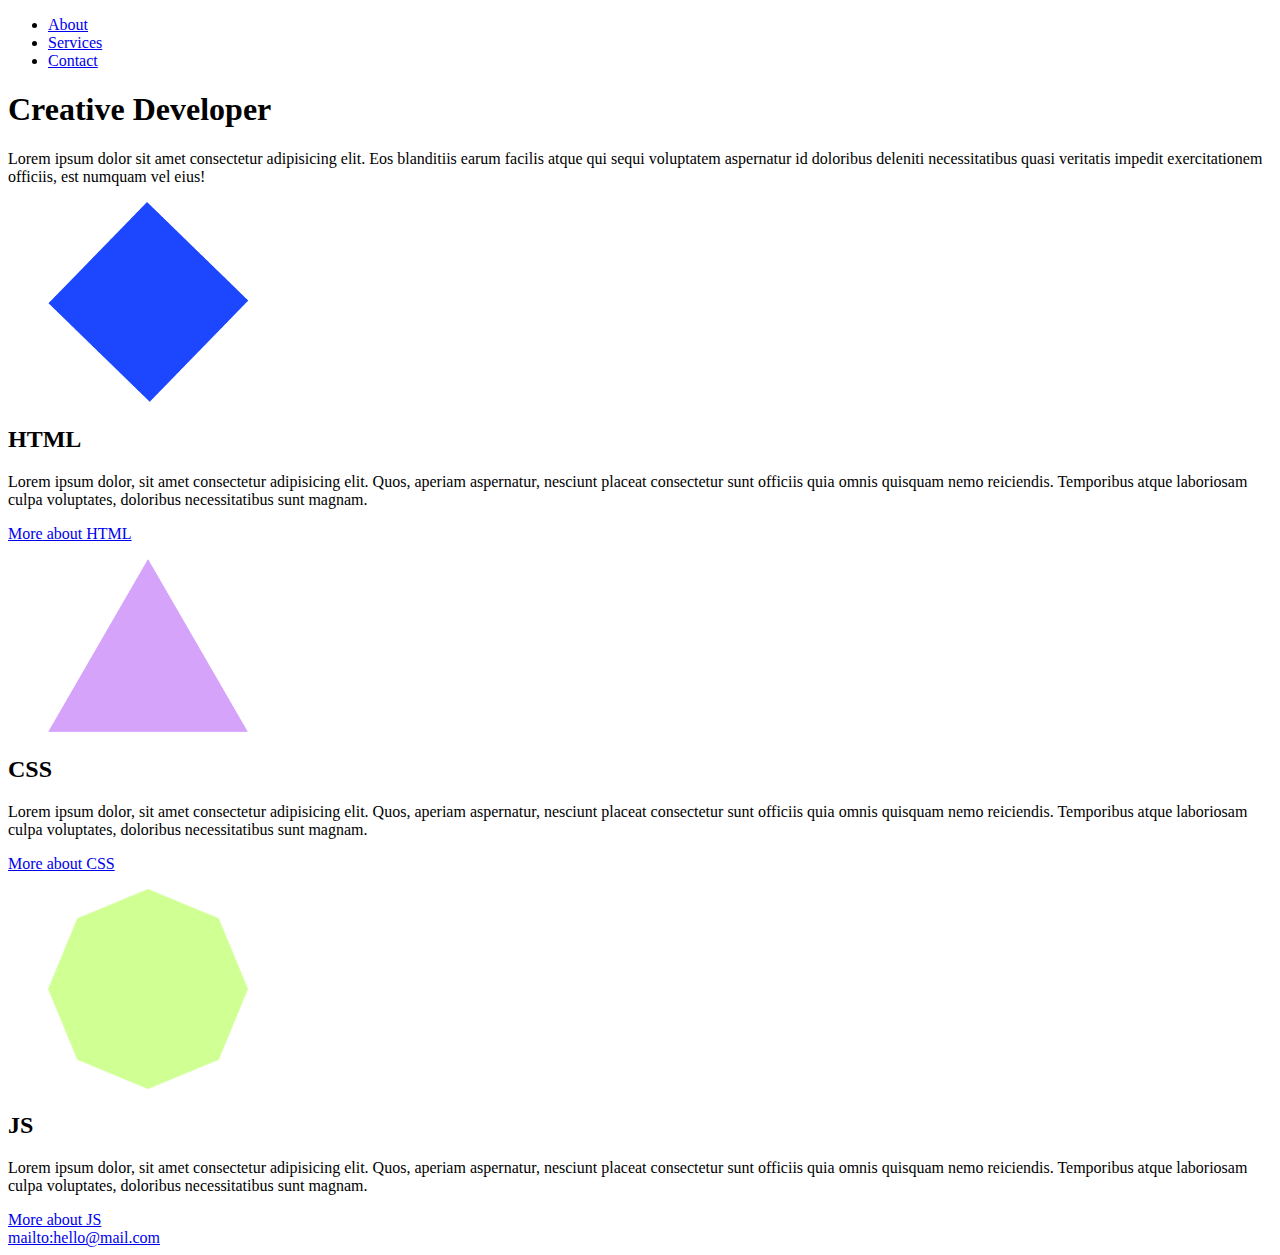
==== index.html @ 6f54229d "solucion de problemas" ====
<!DOCTYPE html>
<html lang="en">
<head>
  <meta charset="UTF-8">
  <meta name="viewport" content="width=device-width, initial-scale=1.0">
  <link rel="stylesheet" href="/dom/estilo/estilo.css">
  <link rel="preconnect" href="https://fonts.googleapis.com">
  <link rel="preconnect" href="https://fonts.gstatic.com" crossorigin>
  <link href="https://fonts.googleapis.com/css2?family=Space+Mono:ital,wght@0,400;0,700;1,400;1,700&family=Syne:wght@400..800&display=swap" rel="stylesheet">
  <title>My Portfolio</title>
</head>
<body>

  <nav>
    <ul>
      <li><a href="#about">About</a></li>
      <li><a href="#services">Services</a></li>
      <li><a href="#contact">Contact</a></li>
    </ul>
  </nav>
  
  <section id="about" class="about">
    <div class="empty"></div>
    <article>
      <div class="title">
        <h1>Creative Developer</h1>
      </div>
      <div class="description">
        <p>Lorem ipsum dolor sit amet consectetur adipisicing elit. Eos blanditiis earum facilis atque qui sequi voluptatem aspernatur id doloribus deleniti necessitatibus quasi veritatis impedit exercitationem officiis, est numquam vel eius!</p>
      </div>
    </article>
  </section>


  <section id="service" class="service service-html sticky">
    <article>
      <figure>
        <img src="img/diamond.png" width="200"/>
      </figure>
      <div class="text">
        <h2>HTML</h2>
        <p>Lorem ipsum dolor, sit amet consectetur adipisicing elit. Quos, aperiam aspernatur, nesciunt placeat consectetur sunt officiis quia omnis quisquam nemo reiciendis. Temporibus atque laboriosam culpa voluptates, doloribus necessitatibus sunt magnam.</p>
        <a href="https://wikipedia.com"> More about HTML</a>
      </div>
    </article>
  </section>


  <section class="service service-css sticky">
    <article>
      <figure>
        <img src="img/triangle.png" width="200"/>
      </figure>
      <div class="text">
        <h2>CSS</h2>
        <p>Lorem ipsum dolor, sit amet consectetur adipisicing elit. Quos, aperiam aspernatur, nesciunt placeat consectetur sunt officiis quia omnis quisquam nemo reiciendis. Temporibus atque laboriosam culpa voluptates, doloribus necessitatibus sunt magnam.</p>
        <a href="https://wikipedia.com"> More about CSS</a>
      </div>
    </article>
  </section>




  <section class="service service-js sticky">
    <article>
      <figure>
        <img src="img/octagon.png" width="200"/>
      </figure>
      <div class="text">
        <h2>JS</h2>
        <p>Lorem ipsum dolor, sit amet consectetur adipisicing elit. Quos, aperiam aspernatur, nesciunt placeat consectetur sunt officiis quia omnis quisquam nemo reiciendis. Temporibus atque laboriosam culpa voluptates, doloribus necessitatibus sunt magnam.</p>
        <a href="https://wikipedia.com"> More about JS</a>
      </div>
    </article>
  </section>
  
  <section id="contact" class="contact full-screen">
    <a href="mailto:hello@mail.com">mailto:hello@mail.com</a>
    
  </section>
  <script src="./animacion/main.js"></script>
  
  
</body>
</html>
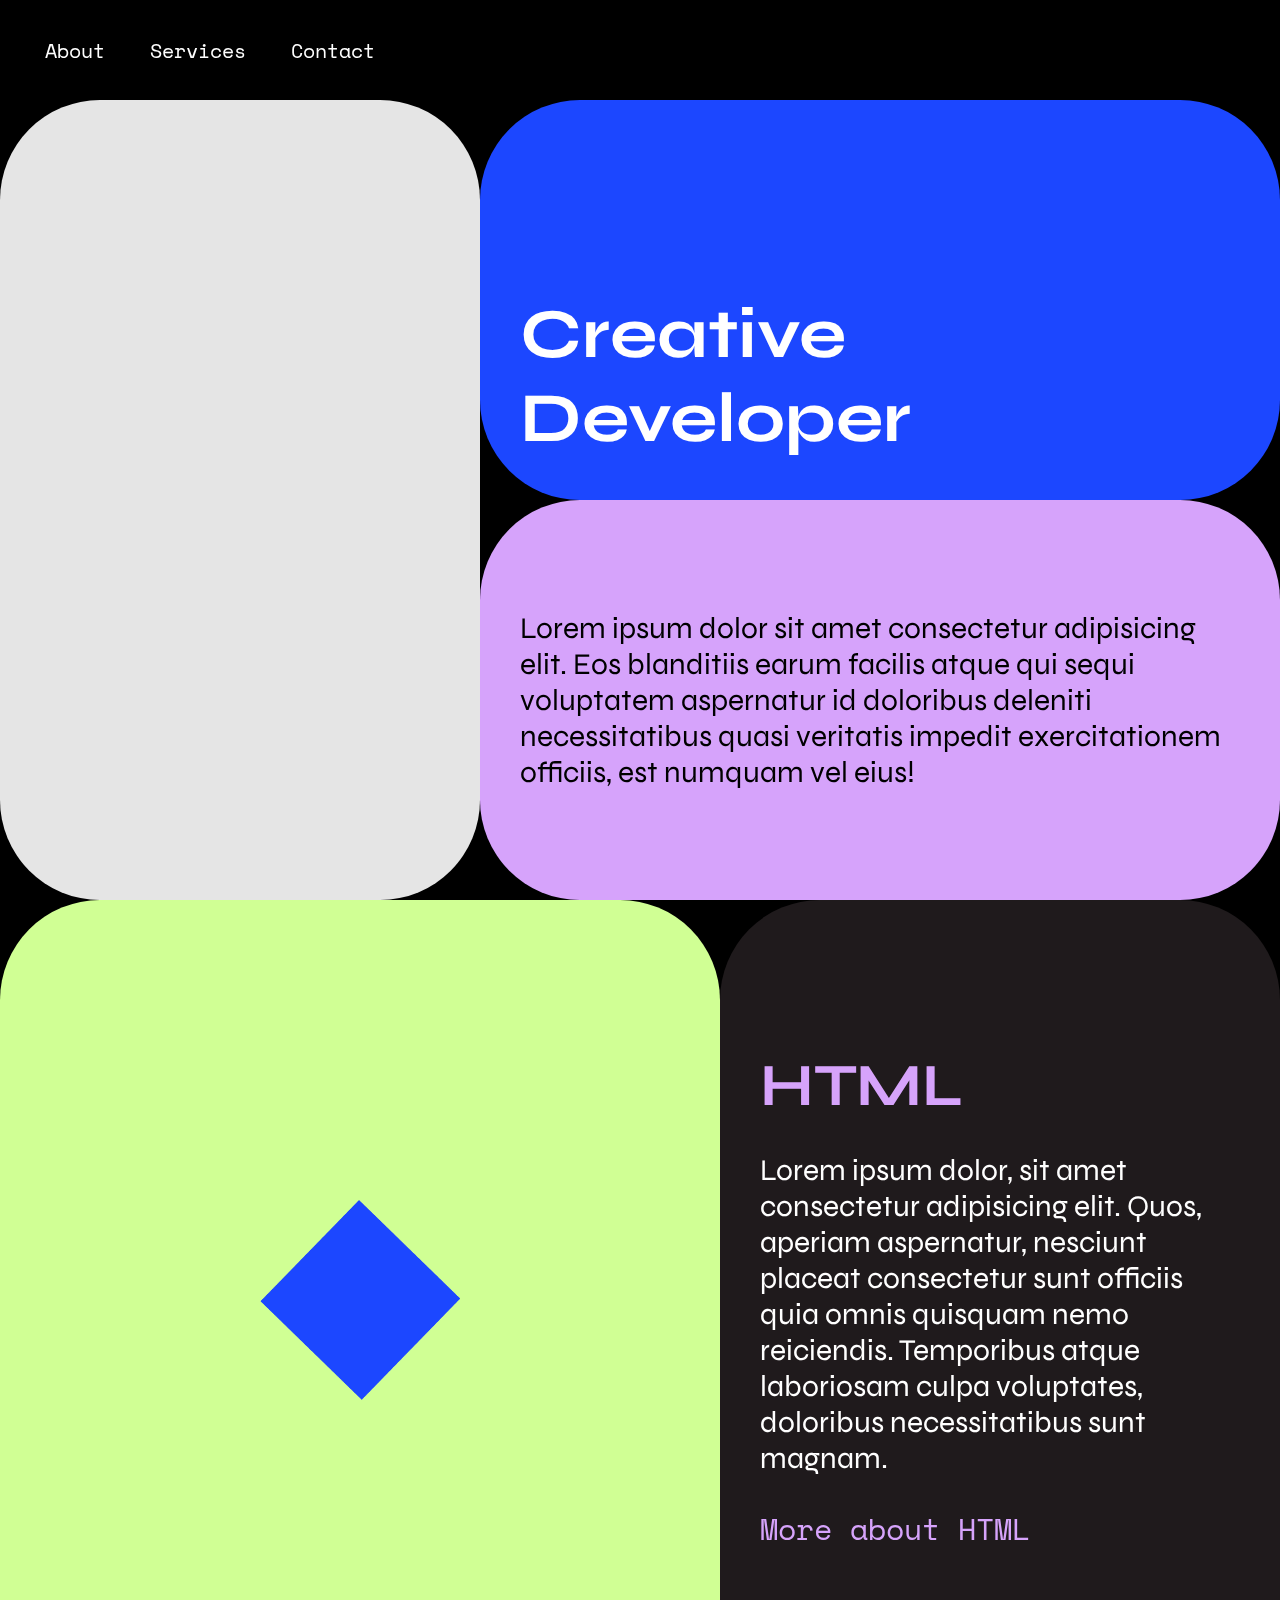
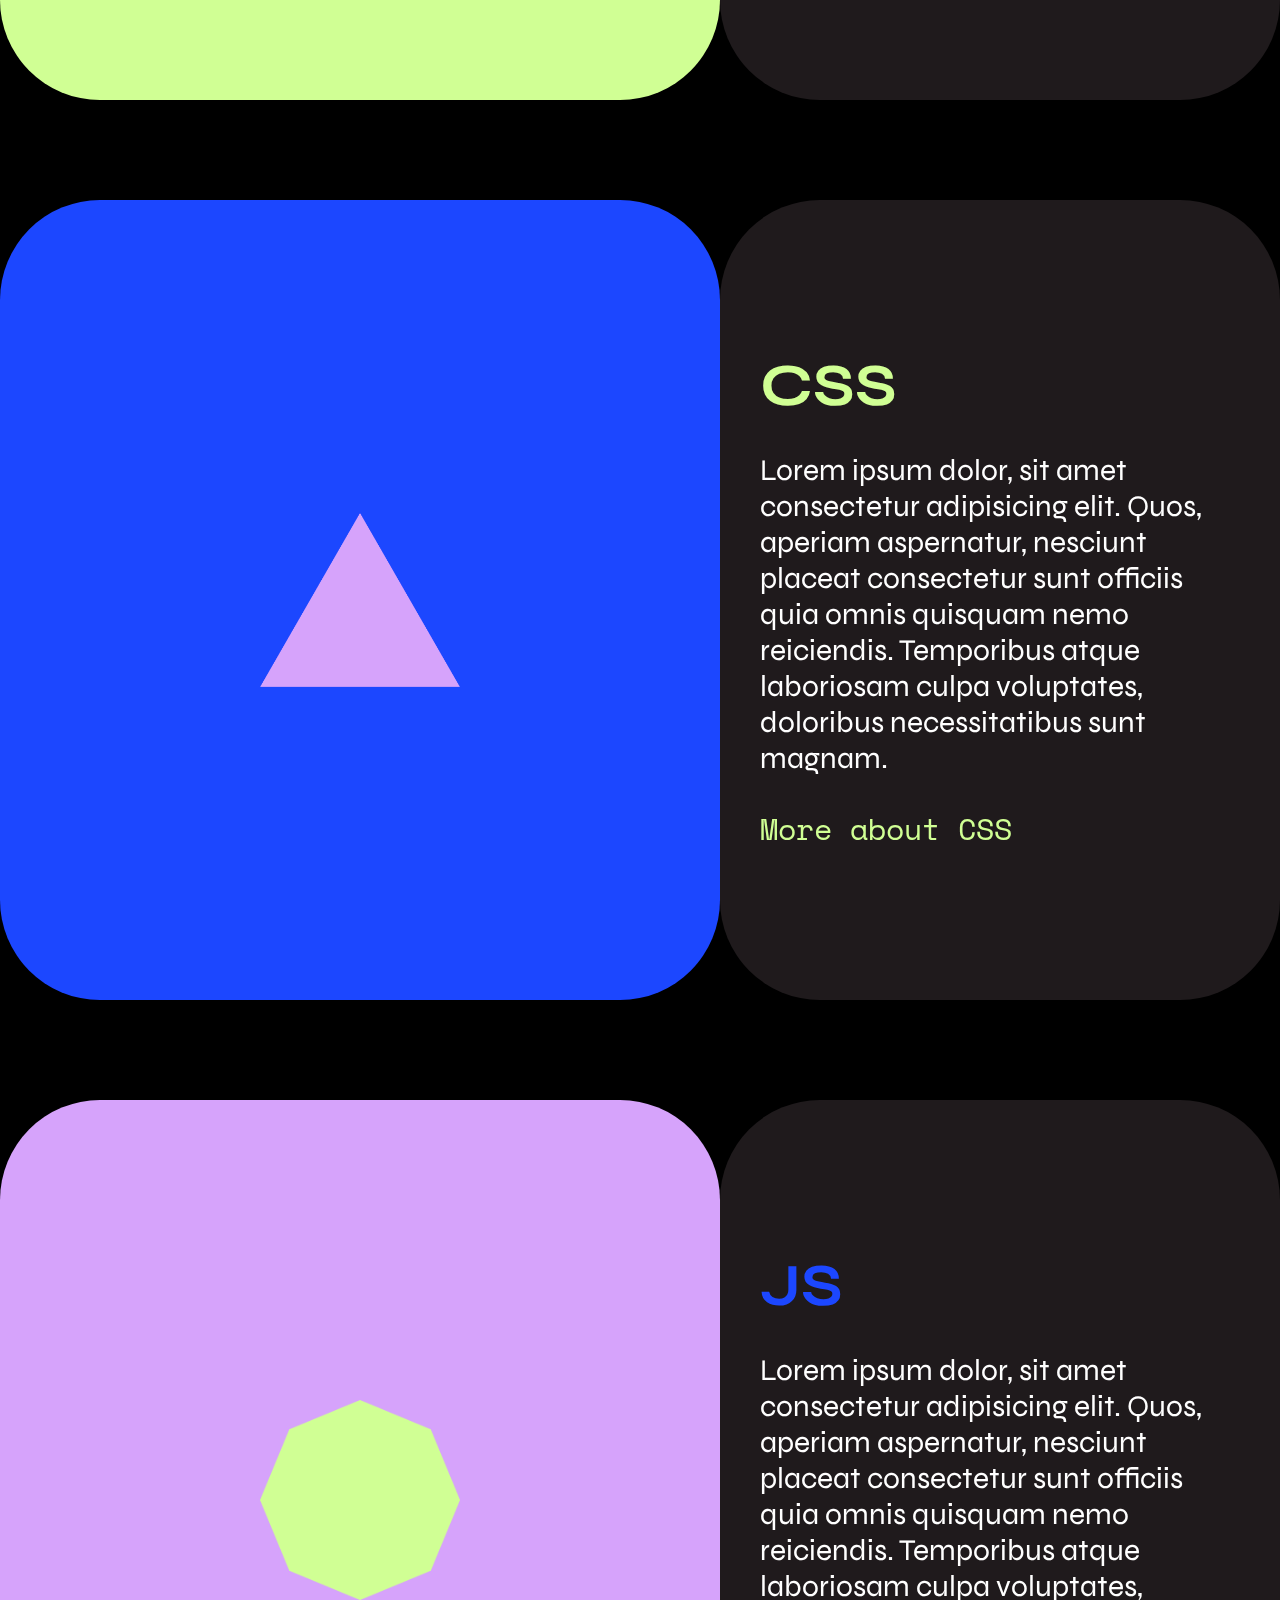
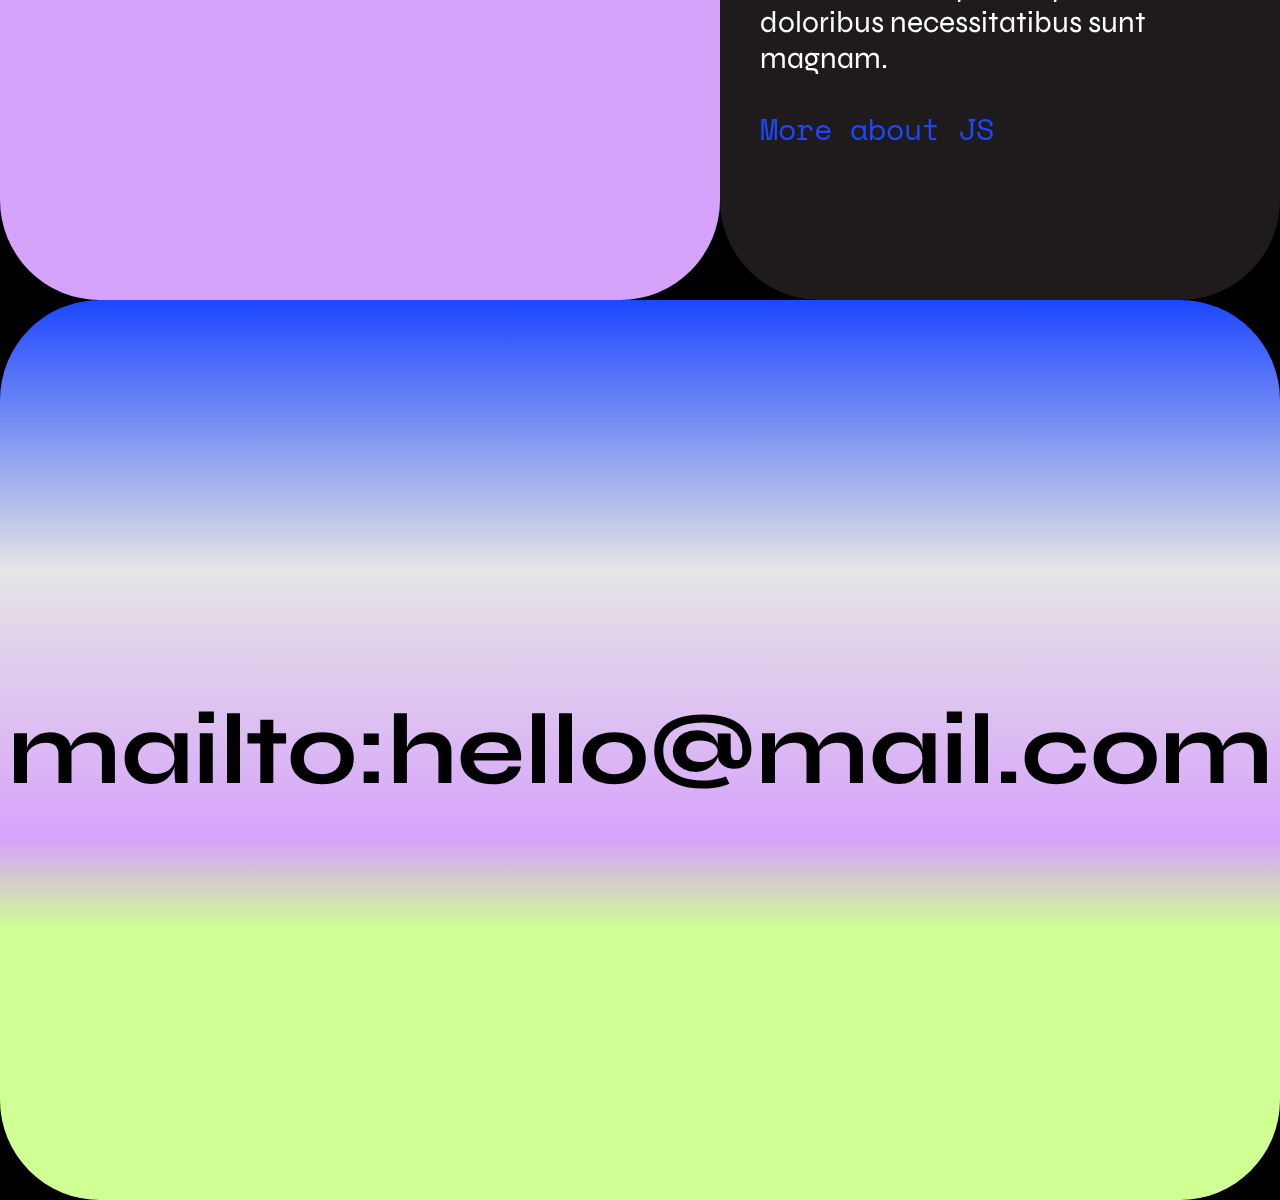
==== commit 5e85cca9: "reactualizacion" ====
--- a/index.html
+++ b/index.html
@@ -3,7 +3,7 @@
 <head>
   <meta charset="UTF-8">
   <meta name="viewport" content="width=device-width, initial-scale=1.0">
-  <link rel="stylesheet" href="/dom/estilo/estilo.css">
+  <link rel="stylesheet" href="/estilo/estilo.css">
   <link rel="preconnect" href="https://fonts.googleapis.com">
   <link rel="preconnect" href="https://fonts.gstatic.com" crossorigin>
   <link href="https://fonts.googleapis.com/css2?family=Space+Mono:ital,wght@0,400;0,700;1,400;1,700&family=Syne:wght@400..800&display=swap" rel="stylesheet">
@@ -79,7 +79,7 @@
     <a href="mailto:hello@mail.com">mailto:hello@mail.com</a>
     
   </section>
-  <script src="./animacion/main.js"></script>
+  <script src="/animacion/main.js"></script>
   
   
 </body>
--- a/estilo/estilo.css
+++ b/estilo/estilo.css
@@ -0,0 +1,251 @@
+* {
+  box-sizing: border-box;
+}
+
+html, body {
+  --border-radius: 100px;
+  --blue: #1c47ff;
+  --pink: #d6a3fb;
+  --green: #d0ff94 ;
+  --grey: #e5e5e5;
+  --gutter: 3.125vw;
+
+
+  margin: 0;
+  padding: 0;
+  background: #000000;
+  color: #ffffff;
+  font-size: 30px;
+  font-family: "Syne", sans-serif;
+}
+
+h1 {
+  font-size: 70px;
+  margin: 0;
+}
+
+h2 {
+  font-size: 60px;
+  margin: 0;
+}
+
+a {
+  color: #ffffff;
+  text-decoration: none;
+}
+
+section {
+  position: relative;
+  display: flex;
+  width: 100%;
+  height: calc(100vh - 100px);
+  top: 100px;
+  z-index: 2;
+}
+
+section.sticky {
+  position: sticky;
+  margin-top: 100px;
+}
+
+section.full-screen {
+  height: 100vh;
+  top: 0;
+  margin-top: 0;
+  z-index: 3;
+}
+
+/* navigation */
+
+nav {
+  position: fixed;
+  width: 100%;
+  height: 100px;
+  top: 0;
+  left: 0;
+  font-size: 20px;
+  z-index: 1;
+}
+
+nav ul {
+  display: flex;
+  align-items: center;
+  width: 100%;
+  height: 100%;
+  margin: 0;
+  padding: 0;
+
+}
+nav ul li {
+  list-style: none;
+  margin-left: 45px;
+}
+
+nav ul li a {
+  color: #ffffff;
+  font-family: "Space Mono", monospace;
+}
+
+/* about section */
+
+section.about .empty {
+  flex-basis: 37.5vw;
+  background: var(--grey);
+  border-radius: var(--border-radius);
+  transition: flex-basis 1s cubic-bezier(0,1.11,.58,.89);
+}
+
+section.about article{
+  flex: 1;
+  display: flex;
+  flex-direction: column;
+}
+
+section.about article .title{
+  flex: 1;
+  display: flex;
+  align-items: flex-end;
+  background: var(--blue);
+  border-radius: 100px;
+  padding: var(--gutter);
+  transition: flex-basis 1s cubic-bezier(0,1.11,.58,.89);
+}
+
+section.about article .description{
+  flex: 1;
+  display: flex;
+  align-items: center;
+  background: var(--pink);
+  border-radius: var(--border-radius);
+  padding: var(--gutter);
+  color: #000000;
+}
+
+/*Service section */
+
+section.service article{
+  display: flex;
+  width: 100%;
+}
+
+section.service figure{
+  display: flex;
+  align-items: center;
+  justify-content: center;
+  flex-basis: 56.25vw;
+  margin: 0;
+  background: var(--green);
+  border-radius: var(--border-radius);
+  max-width: 62.5vw;
+  transition: flex-basis 1s cubic-bezier(0,1.11,.58,.89);
+}
+
+
+section.service figure .img{
+  width: 50%;
+}
+
+section.service .text {
+  display: flex;
+  flex-direction: column;
+  justify-content: center;
+  flex: 1;
+  background: #1f1a1c;
+  padding: var(--gutter);
+  border-radius: var(--border-radius);
+}
+
+section.service .text a{
+  font-family: "Space Mono", monospace;
+}
+
+/* service section overrides */
+section.service.service-html figure{
+  background: var(--green);
+}
+
+section.service.service-html .text h2,
+section.service.service-html .text a{
+  color: var(--pink);
+}
+section.service.service-css figure{
+  background: var(--blue);
+}
+
+section.service.service-css .text h2,
+section.service.service-css .text a{
+  color: var(--green);
+}
+
+section.service.service-js figure{
+  background: var(--pink);
+}
+section.service.service-js .text h2,
+section.service.service-js .text a{
+  color: var(--blue);
+}
+
+/* contact section*/
+
+section.contact{
+  align-items: center;
+  justify-content: center;
+  background: linear-gradient(var(--blue), var(--grey),var(--pink) 60%,var(--green) 70%);
+  border-radius: var(--border-radius);
+}
+section.contact a{
+  font-size: 100px;
+  color: #000000;
+  font-weight: bold;
+}
+
+/* responsive */
+
+@media only screen and (max-width: 768px) {
+  html, body {
+    --border-radius: 50px;
+    --gutter: 6.25vw;
+  } 
+
+  h1{
+    font-size: 60px;
+  }
+
+  h2{
+    font-size: 40px;
+  }
+
+  nav ul li {
+    margin-left: 25px;
+  }
+
+  section.service article {
+    flex-direction: column;
+  }
+
+  section.service figure{
+    flex-basis: 25vh;
+  }
+  section.service figure img {
+    width: 20%;
+  }
+
+  section.contact a{
+    font-size: 50px;
+    transform: rotate(-90deg);
+  }
+}
+
+/* animation */
+/* 
+section.service{
+  height: 150px;
+  overflow: hidden;
+  transition: height .5s;
+  interpolate-size: allow-keywords;
+}
+
+section.service:hover{
+  height: auto;
+}
+ */
